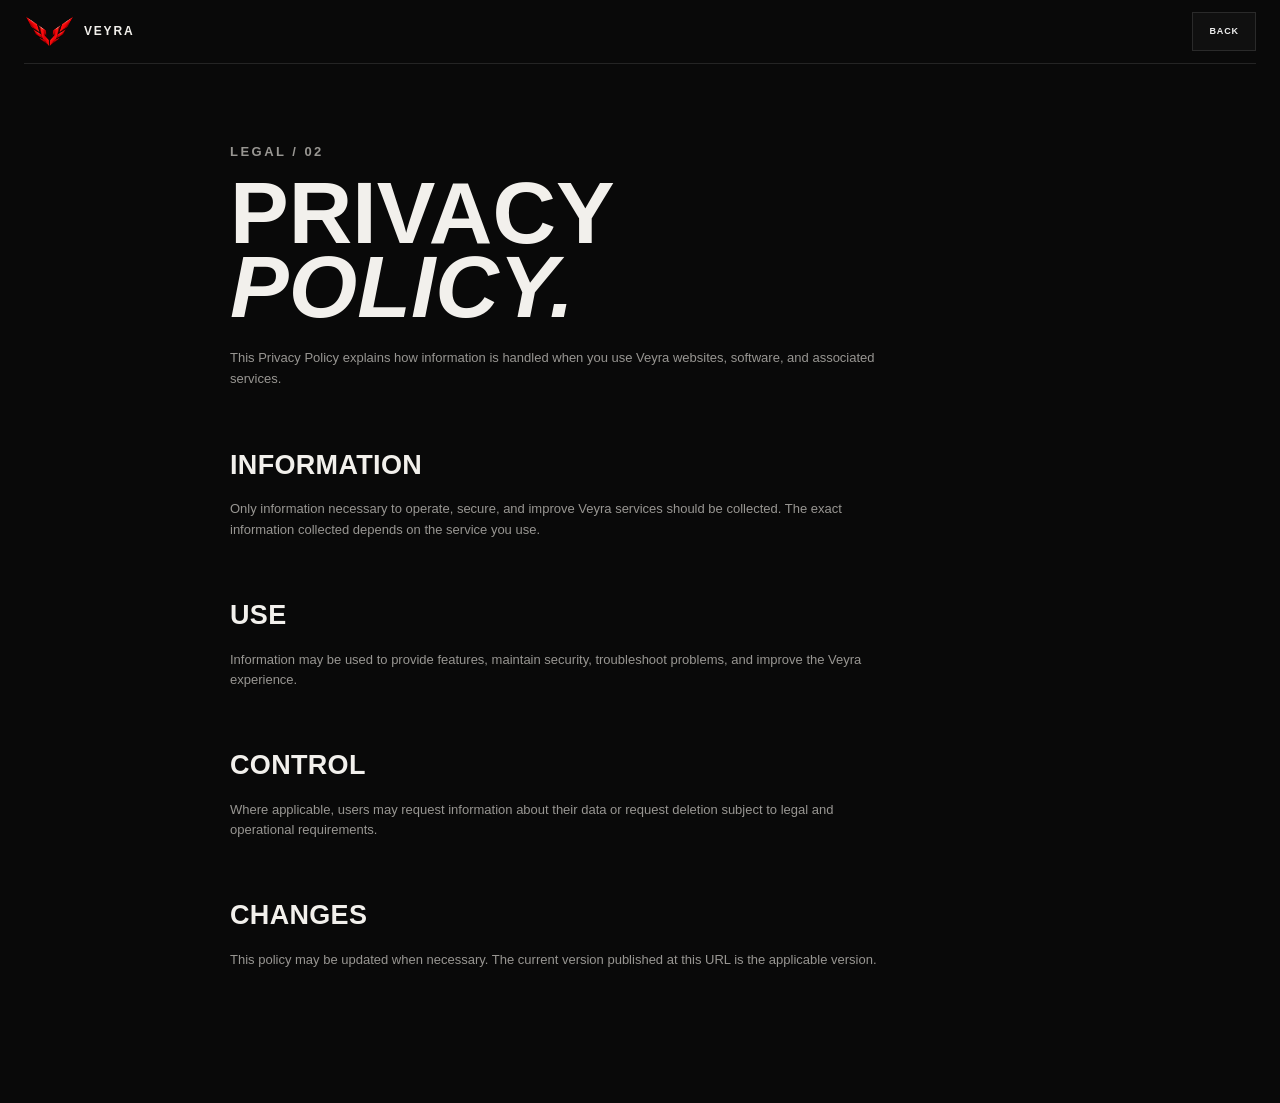
==== privacy/index.html @ f4e62890 "Create clean /privacy URL with official Veyra logo and favicon" ====
<!doctype html>
<html lang="en">
<head>
<meta charset="utf-8"><meta name="viewport" content="width=device-width,initial-scale=1">
<meta name="theme-color" content="#090909">
<link rel="icon" type="image/png" href="../assets/OFFICIAL%20LOGO%20NO%20BACKGROUND.png">
<link rel="stylesheet" href="../styles.css"><title>Veyra — Privacy Policy</title>
</head><body>
<header class="header"><a class="brand" href="../" aria-label="Veyra home"><img src="../assets/OFFICIAL%20LOGO%20NO%20BACKGROUND.png" alt="Veyra" style="height:34px;width:auto;object-fit:contain"><span>VEYRA</span></a><a class="button button-dark" href="../settings">BACK</a></header>
<main class="legal section-wrap"><p class="kicker">LEGAL / 02</p><h1>PRIVACY<br><i>POLICY.</i></h1>
<p class="lead">This Privacy Policy explains how information is handled when you use Veyra websites, software, and associated services.</p>
<h2>INFORMATION</h2><p>Only information necessary to operate, secure, and improve Veyra services should be collected. The exact information collected depends on the service you use.</p>
<h2>USE</h2><p>Information may be used to provide features, maintain security, troubleshoot problems, and improve the Veyra experience.</p>
<h2>CONTROL</h2><p>Where applicable, users may request information about their data or request deletion subject to legal and operational requirements.</p>
<h2>CHANGES</h2><p>This policy may be updated when necessary. The current version published at this URL is the applicable version.</p>
</main></body></html>
---- styles.css ----
:root{--bg:#090909;--panel:#101010;--panel2:#141414;--text:#f2f0ec;--muted:#989692;--dim:#66635f;--line:rgba(255,255,255,.11);--red:#e5393f;--max:1160px}
*{box-sizing:border-box}
html{scroll-behavior:smooth;scrollbar-width:thin;scrollbar-color:#8a8a8a #080808}
body{margin:0;background:var(--bg);color:var(--text);font:14px/1.55 Inter,Arial,sans-serif;-webkit-font-smoothing:antialiased;overflow-x:hidden}
/* Veyra custom scrollbar */
::-webkit-scrollbar{width:10px;height:10px}
::-webkit-scrollbar-track{background:#080808}
::-webkit-scrollbar-thumb{background:#8a8a8a;border-radius:999px;border:3px solid #080808;min-height:42px}
::-webkit-scrollbar-thumb:hover{background:#a6a6a6}
::-webkit-scrollbar-corner{background:#080808}
a{color:inherit;text-decoration:none}button{font:inherit}
.header{height:64px;width:min(calc(100% - 48px),1240px);margin:auto;display:flex;align-items:center;justify-content:space-between;border-bottom:1px solid var(--line)}
.brand{display:flex;align-items:center;gap:9px;font-size:12px;font-weight:800;letter-spacing:.15em}.brand-symbol{width:23px;height:23px;display:grid;place-items:center;border:1px solid #686868;border-radius:50%;font:600 13px Georgia,serif;color:var(--red)}
.nav{display:flex;gap:28px;font-size:10px;font-weight:700;letter-spacing:.11em}.nav a{color:#d2d0cc;transition:color .16s}.nav a:hover{color:var(--red)}
.nav-toggle{display:none;background:none;border:0;color:white;padding:7px}.nav-toggle span{display:block;width:18px;height:1px;background:currentColor;margin:4px}
.section-wrap{width:min(calc(100% - 48px),var(--max));margin:auto}
.kicker{font-size:9px;font-weight:800;letter-spacing:.19em;color:var(--red);margin:0 0 14px}
.hero{min-height:590px;display:grid;grid-template-columns:.9fr 1.1fr;gap:52px;align-items:center;padding:62px 0 70px}.hero-copy{max-width:480px}
.hero h1,h2,h3{font-family:"Barlow Condensed",Impact,sans-serif;text-transform:uppercase;font-weight:800;letter-spacing:.012em}.hero h1{font-size:clamp(52px,6.1vw,82px);line-height:.86;margin:0 0 22px}.hero h1 i,h2 i{font-style:normal;color:var(--red)}
.lead{max-width:430px;color:var(--muted);font-size:14px;line-height:1.6;margin:0}.actions{display:flex;gap:7px;margin-top:24px}.button{display:inline-flex;align-items:center;justify-content:center;min-height:39px;padding:0 16px;font-size:9px;font-weight:800;letter-spacing:.1em;border:1px solid transparent;transition:transform .16s,background .16s,border-color .16s}.button:hover{transform:translateY(-1px)}.button-red{background:var(--red);color:#090909}.button-dark{background:#101010;color:#eee;border-color:var(--line)}
.product-shot,.media-frame{position:relative;background:#101010;border:1px solid var(--line);overflow:hidden}.product-shot{aspect-ratio:16/9}.product-shot img,.media-frame img,.gallery-image{width:100%;height:100%;object-fit:cover;display:block}
.feature-strip{border-top:1px solid var(--line);border-bottom:1px solid var(--line);display:grid;grid-template-columns:1.1fr repeat(3,1fr);gap:34px;padding:42px 0 46px}.feature-intro{padding-right:15px}.feature-intro h2{font-size:31px;line-height:.9;margin:0}.feature-icon{color:var(--red);font:700 9px/1 "Courier New",monospace;letter-spacing:.12em}.feature-strip h3{font-size:19px;margin:13px 0 7px}.feature-strip p,.copy-block>p:last-child{color:var(--muted);max-width:270px;margin:0;font-size:12px;line-height:1.55}
.split{display:grid;grid-template-columns:1fr 1.08fr;gap:66px;align-items:center;padding:86px 0}.split h2,.section-head h2,.download-cta h2{font-size:clamp(44px,5.1vw,70px);line-height:.88;margin:0 0 20px}.split>div>p:last-child{font-size:13px}.media-frame{aspect-ratio:16/10}.split-reverse{padding-top:28px}
.screenshots{padding:82px 0 94px;border-top:1px solid var(--line)}.section-head{text-align:center;margin-bottom:36px}.section-head .kicker{margin-bottom:11px}.gallery{display:grid;grid-template-columns:42px 1fr 42px;align-items:center;gap:12px}.gallery-stage{aspect-ratio:16/9;position:relative;background:#111;border:1px solid var(--line);overflow:hidden}.gallery-button{width:36px;height:36px;border:1px solid var(--line);background:#111;color:#ddd;font-size:23px;line-height:1;cursor:pointer}.gallery-button:hover{border-color:var(--red);color:var(--red)}.dots{display:flex;justify-content:center;gap:7px;margin-top:14px;min-height:6px}.dots button{width:5px;height:5px;padding:0;border:0;border-radius:50%;background:#555;cursor:pointer}.dots button.active{background:var(--red)}
.media{border-top:1px solid var(--line);padding:76px 0 90px}.media-grid{display:none}.media-panel{border-top:1px solid var(--line);border-bottom:1px solid var(--line);min-height:112px;padding:25px 0;display:flex;align-items:center;justify-content:space-between;gap:25px}.media-panel>div{display:flex;align-items:baseline;gap:22px}.media-label{font:700 9px/1 "Courier New",monospace;letter-spacing:.14em;color:var(--red)}.media-panel strong{font:800 34px/1 "Barlow Condensed",Impact,sans-serif}.text-link{font-size:9px;font-weight:800;letter-spacing:.1em}.text-link span{color:var(--red);font-size:14px;margin-left:7px}
.download-cta{background:var(--red);color:#090909;padding:58px 0}.cta-inner{display:flex;align-items:center;justify-content:space-between;gap:35px}.download-cta .kicker{color:#090909}.download-cta h2{margin:0;font-size:clamp(48px,5.8vw,78px)}.download-cta h2 i{color:#090909}.button-black{background:#090909;color:#fff;min-width:210px}
.footer{border-top:1px solid var(--line);display:grid;grid-template-columns:1.3fr 1fr auto;gap:30px;padding:38px 0 48px;color:var(--muted);font-size:11px}.footer-brand{color:#fff;font-weight:800;letter-spacing:.16em;font-size:12px}.footer p{margin:6px 0 0}.footer nav{display:flex;gap:19px;align-items:flex-start}.footer nav a:hover{color:#fff}.footer small{align-self:end;font-size:10px}
.legal-home{padding:78px 0 110px}.legal-home h1,.legal h1{font-size:clamp(55px,7vw,88px);line-height:.84;margin:0 0 24px}.legal-links{margin-top:52px;border-top:1px solid var(--line)}.legal-links a{display:grid;grid-template-columns:1fr 1fr;padding:21px 0;border-bottom:1px solid var(--line);transition:padding .16s}.legal-links a:hover{padding-left:7px}.legal-links strong{font:800 23px/1 "Barlow Condensed",Impact,sans-serif}.legal-links span{color:var(--muted);font-size:11px}.legal{padding:78px 0 120px;max-width:820px}.legal h2{font-size:27px;margin:55px 0 9px}.legal>p{color:var(--muted);max-width:650px;font-size:13px}
@media(max-width:900px){.header,.section-wrap{width:min(calc(100% - 36px),var(--max))}.hero{grid-template-columns:1fr;gap:35px;padding:58px 0 64px}.feature-strip{grid-template-columns:1fr 1fr;gap:30px}.feature-intro{grid-column:1/-1}.split{grid-template-columns:1fr;gap:35px;padding:68px 0}.split-reverse{padding-top:10px}.media-panel>div{display:block}.media-label{display:block;margin-bottom:8px}}
@media(max-width:650px){.header{height:60px}.nav{display:none}.nav-toggle{display:block}.nav.open{display:flex;position:absolute;top:60px;left:18px;right:18px;background:#0b0b0b;border-bottom:1px solid var(--line);padding:17px;z-index:20;flex-direction:column;gap:15px}.hero h1{font-size:clamp(48px,15vw,70px)}.actions{flex-direction:column;align-items:stretch}.button{width:100%}.feature-strip{grid-template-columns:1fr;gap:0;padding:30px 0}.feature-intro{padding:0 0 20px}.feature-strip article{padding:20px 0;border-top:1px solid var(--line)}.feature-strip article:last-child{border-bottom:0}.split h2,.section-head h2,.download-cta h2{font-size:clamp(40px,12vw,58px)}.gallery{grid-template-columns:32px 1fr 32px;gap:6px}.gallery-button{width:30px;height:30px;font-size:20px}.media-panel{align-items:flex-start;flex-direction:column}.footer{grid-template-columns:1fr;display:grid;gap:20px}.footer nav{flex-wrap:wrap}.cta-inner{display:flex;flex-direction:column;align-items:stretch}.download-cta{padding:48px 0}.button-black{width:100%}}
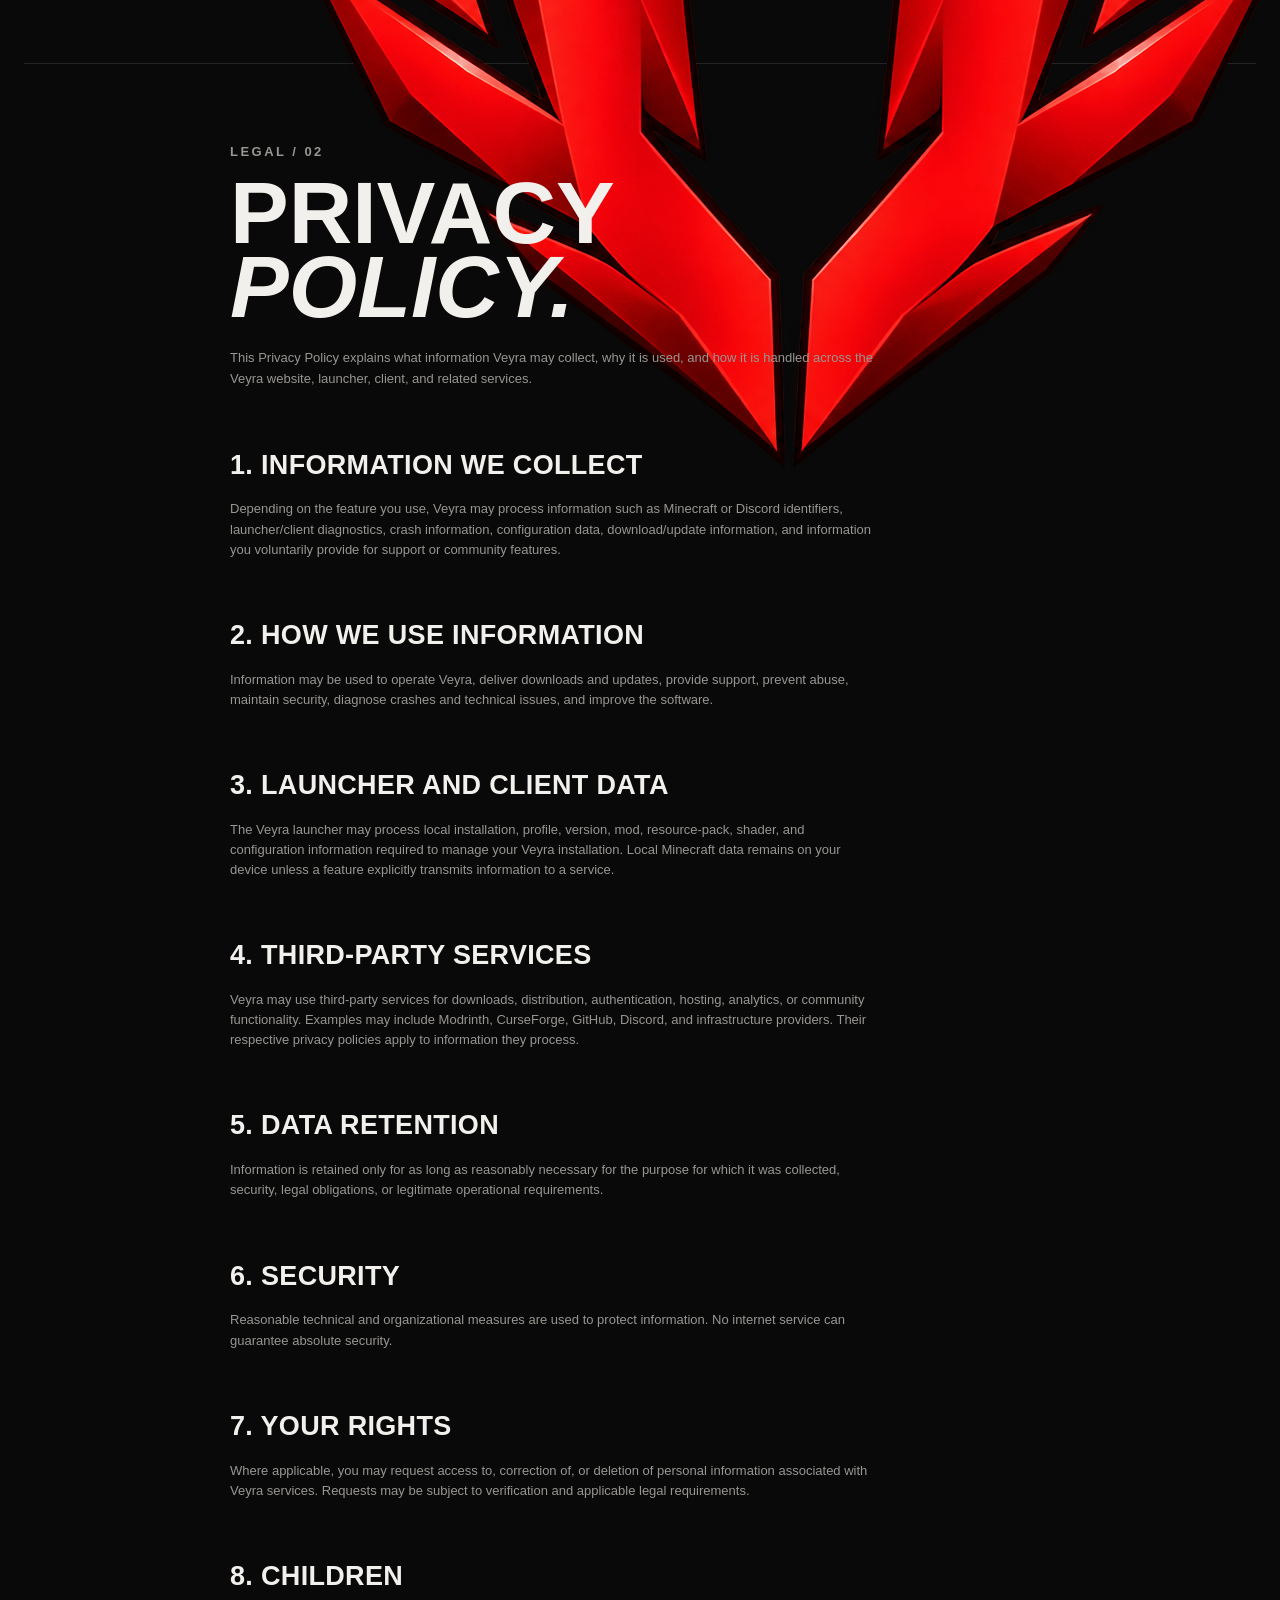
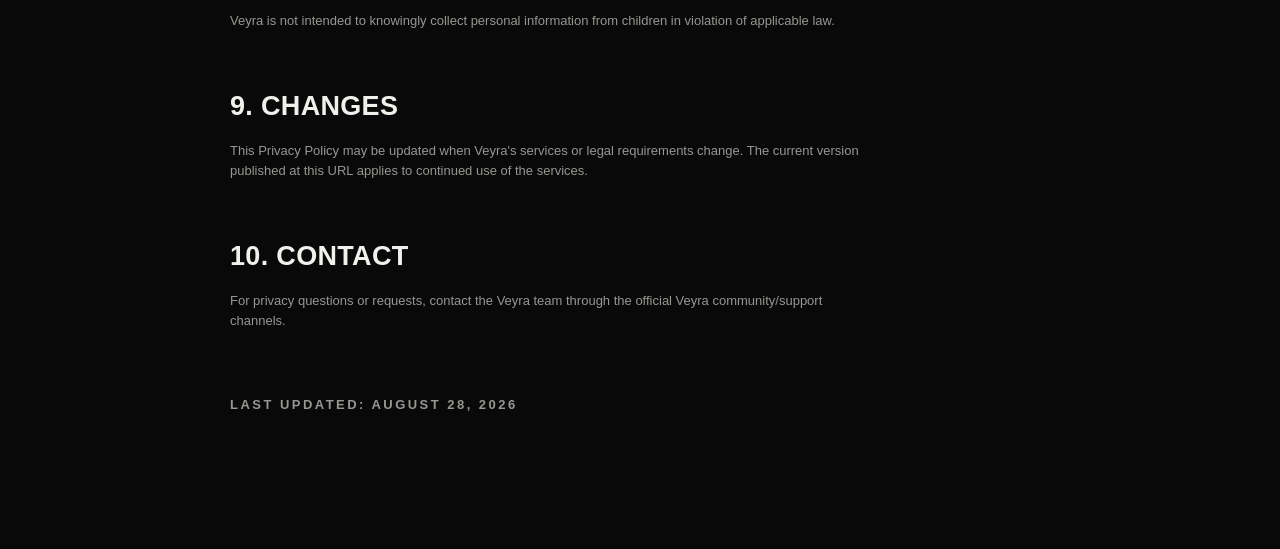
==== commit e6bdf47c: "Build complete clean /privacy legal page" ====
--- a/privacy/index.html
+++ b/privacy/index.html
@@ -1,16 +1,24 @@
 <!doctype html>
 <html lang="en">
 <head>
-<meta charset="utf-8"><meta name="viewport" content="width=device-width,initial-scale=1">
-<meta name="theme-color" content="#090909">
-<link rel="icon" type="image/png" href="../assets/OFFICIAL%20LOGO%20NO%20BACKGROUND.png">
-<link rel="stylesheet" href="../styles.css"><title>Veyra — Privacy Policy</title>
-</head><body>
-<header class="header"><a class="brand" href="../" aria-label="Veyra home"><img src="../assets/OFFICIAL%20LOGO%20NO%20BACKGROUND.png" alt="Veyra" style="height:34px;width:auto;object-fit:contain"><span>VEYRA</span></a><a class="button button-dark" href="../settings">BACK</a></header>
-<main class="legal section-wrap"><p class="kicker">LEGAL / 02</p><h1>PRIVACY<br><i>POLICY.</i></h1>
-<p class="lead">This Privacy Policy explains how information is handled when you use Veyra websites, software, and associated services.</p>
-<h2>INFORMATION</h2><p>Only information necessary to operate, secure, and improve Veyra services should be collected. The exact information collected depends on the service you use.</p>
-<h2>USE</h2><p>Information may be used to provide features, maintain security, troubleshoot problems, and improve the Veyra experience.</p>
-<h2>CONTROL</h2><p>Where applicable, users may request information about their data or request deletion subject to legal and operational requirements.</p>
-<h2>CHANGES</h2><p>This policy may be updated when necessary. The current version published at this URL is the applicable version.</p>
+<meta charset="utf-8"><meta name="viewport" content="width=device-width,initial-scale=1"><meta name="theme-color" content="#090909">
+<link rel="icon" type="image/png" href="../assets/OFFICIAL%20LOGO%20NO%20BACKGROUND.png"><link rel="stylesheet" href="../styles.css">
+<title>Veyra — Privacy Policy</title>
+</head>
+<body>
+<header class="header"><a class="brand" href="../" aria-label="Veyra home"><img src="../assets/OFFICIAL%20LOGO%20NO%20BACKGROUND.png" alt="Veyra"><span>VEYRA</span></a><a class="button button-dark" href="../">BACK</a></header>
+<main class="legal section-wrap">
+<p class="kicker">LEGAL / 02</p><h1>PRIVACY<br><i>POLICY.</i></h1>
+<p class="lead">This Privacy Policy explains what information Veyra may collect, why it is used, and how it is handled across the Veyra website, launcher, client, and related services.</p>
+<h2>1. INFORMATION WE COLLECT</h2><p>Depending on the feature you use, Veyra may process information such as Minecraft or Discord identifiers, launcher/client diagnostics, crash information, configuration data, download/update information, and information you voluntarily provide for support or community features.</p>
+<h2>2. HOW WE USE INFORMATION</h2><p>Information may be used to operate Veyra, deliver downloads and updates, provide support, prevent abuse, maintain security, diagnose crashes and technical issues, and improve the software.</p>
+<h2>3. LAUNCHER AND CLIENT DATA</h2><p>The Veyra launcher may process local installation, profile, version, mod, resource-pack, shader, and configuration information required to manage your Veyra installation. Local Minecraft data remains on your device unless a feature explicitly transmits information to a service.</p>
+<h2>4. THIRD-PARTY SERVICES</h2><p>Veyra may use third-party services for downloads, distribution, authentication, hosting, analytics, or community functionality. Examples may include Modrinth, CurseForge, GitHub, Discord, and infrastructure providers. Their respective privacy policies apply to information they process.</p>
+<h2>5. DATA RETENTION</h2><p>Information is retained only for as long as reasonably necessary for the purpose for which it was collected, security, legal obligations, or legitimate operational requirements.</p>
+<h2>6. SECURITY</h2><p>Reasonable technical and organizational measures are used to protect information. No internet service can guarantee absolute security.</p>
+<h2>7. YOUR RIGHTS</h2><p>Where applicable, you may request access to, correction of, or deletion of personal information associated with Veyra services. Requests may be subject to verification and applicable legal requirements.</p>
+<h2>8. CHILDREN</h2><p>Veyra is not intended to knowingly collect personal information from children in violation of applicable law.</p>
+<h2>9. CHANGES</h2><p>This Privacy Policy may be updated when Veyra's services or legal requirements change. The current version published at this URL applies to continued use of the services.</p>
+<h2>10. CONTACT</h2><p>For privacy questions or requests, contact the Veyra team through the official Veyra community/support channels.</p>
+<p class="kicker" style="margin-top:4rem">LAST UPDATED: AUGUST 28, 2026</p>
 </main></body></html>
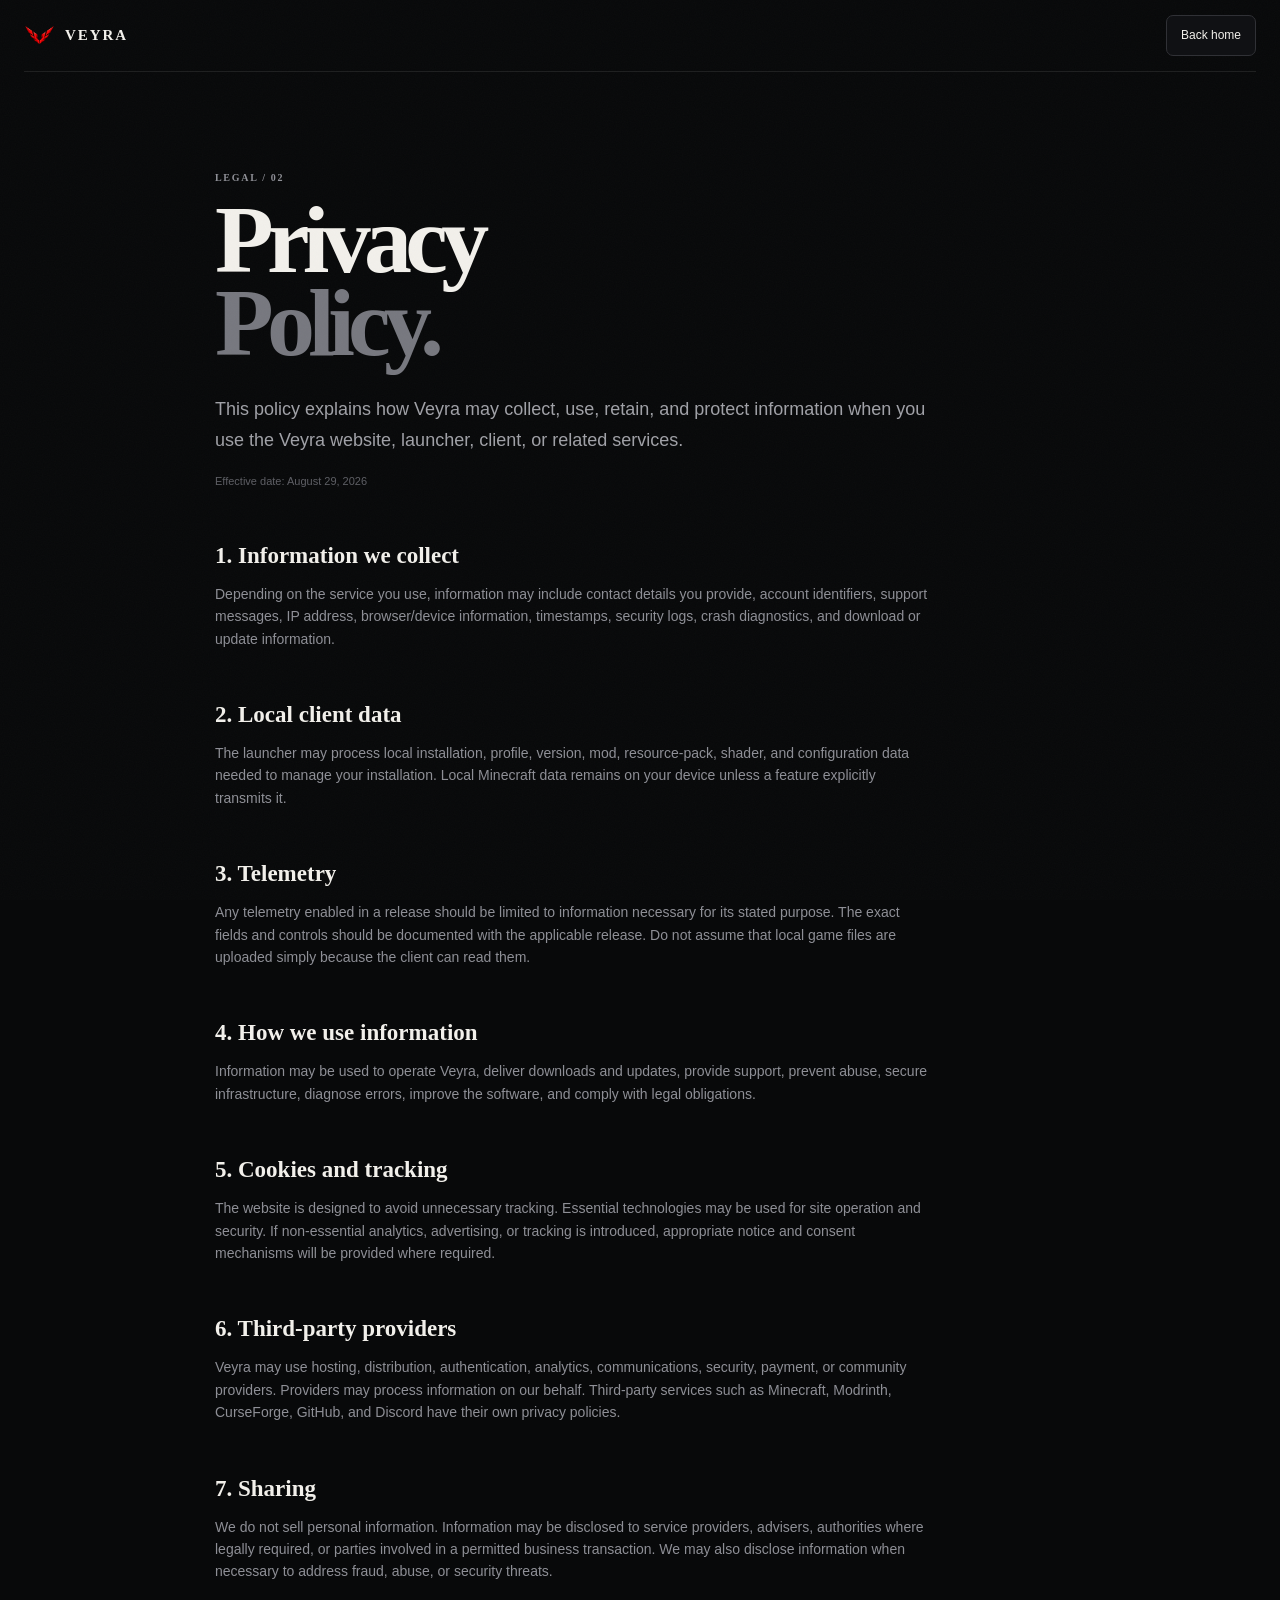
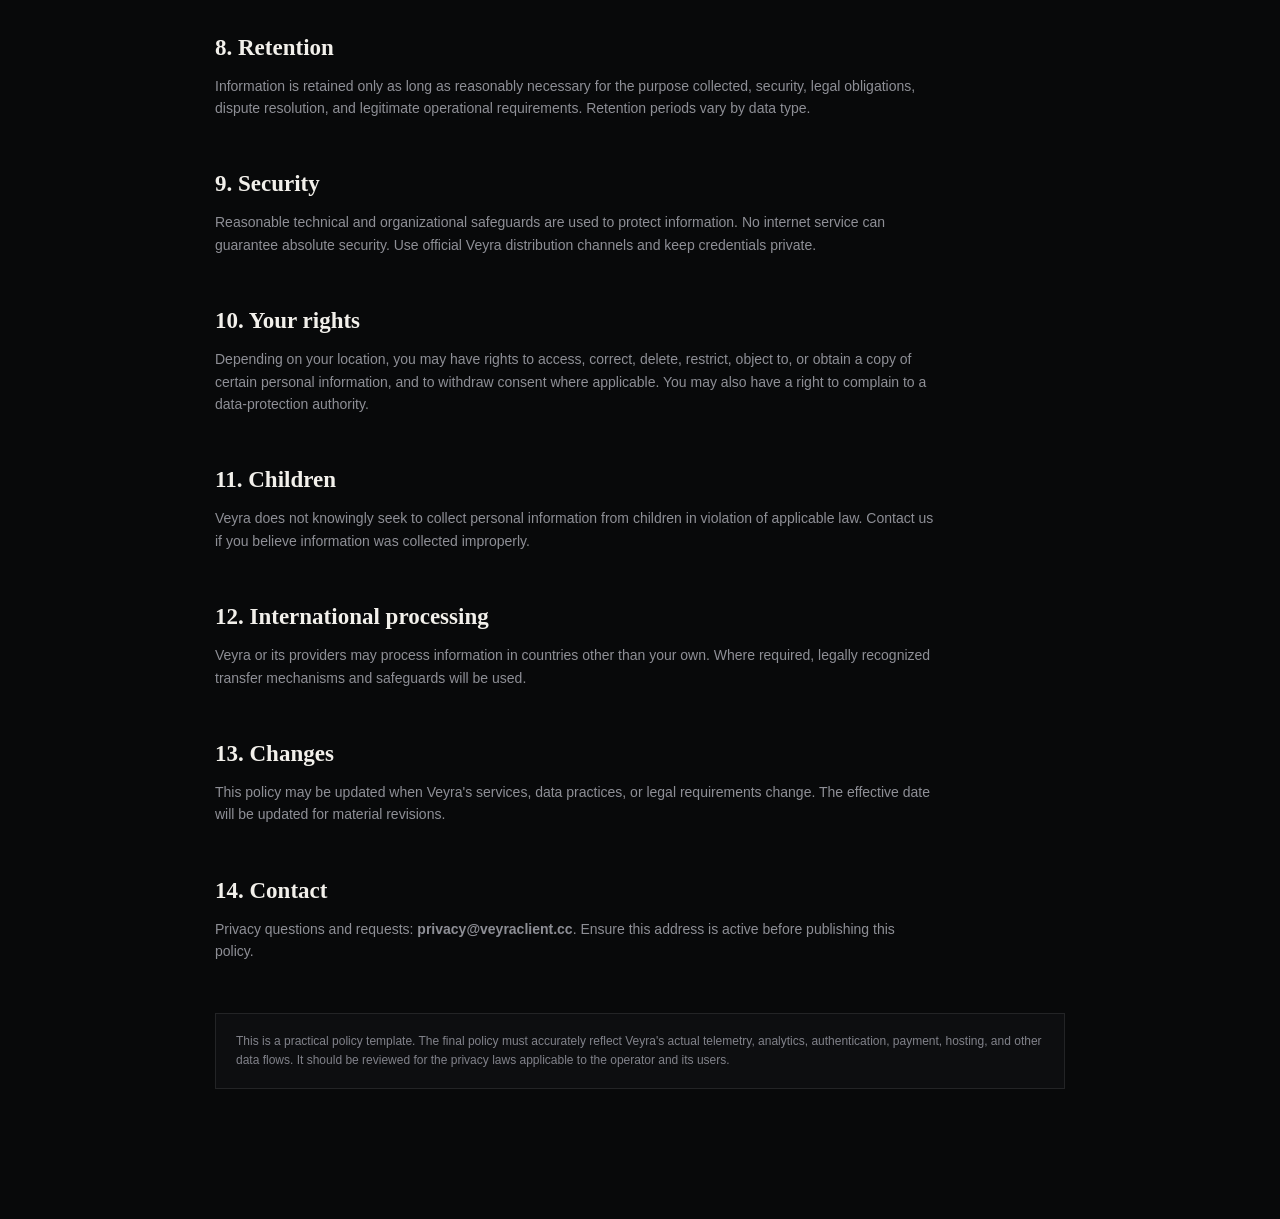
==== commit a8225a83: "Expand Veyra privacy policy" ====
--- a/privacy/index.html
+++ b/privacy/index.html
@@ -1,24 +1 @@
-<!doctype html>
-<html lang="en">
-<head>
-<meta charset="utf-8"><meta name="viewport" content="width=device-width,initial-scale=1"><meta name="theme-color" content="#090909">
-<link rel="icon" type="image/png" href="../assets/OFFICIAL%20LOGO%20NO%20BACKGROUND.png"><link rel="stylesheet" href="../styles.css">
-<title>Veyra — Privacy Policy</title>
-</head>
-<body>
-<header class="header"><a class="brand" href="../" aria-label="Veyra home"><img src="../assets/OFFICIAL%20LOGO%20NO%20BACKGROUND.png" alt="Veyra"><span>VEYRA</span></a><a class="button button-dark" href="../">BACK</a></header>
-<main class="legal section-wrap">
-<p class="kicker">LEGAL / 02</p><h1>PRIVACY<br><i>POLICY.</i></h1>
-<p class="lead">This Privacy Policy explains what information Veyra may collect, why it is used, and how it is handled across the Veyra website, launcher, client, and related services.</p>
-<h2>1. INFORMATION WE COLLECT</h2><p>Depending on the feature you use, Veyra may process information such as Minecraft or Discord identifiers, launcher/client diagnostics, crash information, configuration data, download/update information, and information you voluntarily provide for support or community features.</p>
-<h2>2. HOW WE USE INFORMATION</h2><p>Information may be used to operate Veyra, deliver downloads and updates, provide support, prevent abuse, maintain security, diagnose crashes and technical issues, and improve the software.</p>
-<h2>3. LAUNCHER AND CLIENT DATA</h2><p>The Veyra launcher may process local installation, profile, version, mod, resource-pack, shader, and configuration information required to manage your Veyra installation. Local Minecraft data remains on your device unless a feature explicitly transmits information to a service.</p>
-<h2>4. THIRD-PARTY SERVICES</h2><p>Veyra may use third-party services for downloads, distribution, authentication, hosting, analytics, or community functionality. Examples may include Modrinth, CurseForge, GitHub, Discord, and infrastructure providers. Their respective privacy policies apply to information they process.</p>
-<h2>5. DATA RETENTION</h2><p>Information is retained only for as long as reasonably necessary for the purpose for which it was collected, security, legal obligations, or legitimate operational requirements.</p>
-<h2>6. SECURITY</h2><p>Reasonable technical and organizational measures are used to protect information. No internet service can guarantee absolute security.</p>
-<h2>7. YOUR RIGHTS</h2><p>Where applicable, you may request access to, correction of, or deletion of personal information associated with Veyra services. Requests may be subject to verification and applicable legal requirements.</p>
-<h2>8. CHILDREN</h2><p>Veyra is not intended to knowingly collect personal information from children in violation of applicable law.</p>
-<h2>9. CHANGES</h2><p>This Privacy Policy may be updated when Veyra's services or legal requirements change. The current version published at this URL applies to continued use of the services.</p>
-<h2>10. CONTACT</h2><p>For privacy questions or requests, contact the Veyra team through the official Veyra community/support channels.</p>
-<p class="kicker" style="margin-top:4rem">LAST UPDATED: AUGUST 28, 2026</p>
-</main></body></html>
+<!doctype html><html lang="en"><head><meta charset="utf-8"><meta name="viewport" content="width=device-width,initial-scale=1"><meta name="theme-color" content="#08090a"><link rel="icon" href="../assets/OFFICIAL%20LOGO%20NO%20BACKGROUND.png"><link rel="stylesheet" href="../styles.css"><title>Veyra — Privacy Policy</title></head><body><header class="header"><a class="brand" href="../"><img src="../assets/OFFICIAL%20LOGO%20NO%20BACKGROUND.png" alt="Veyra"><span>VEYRA</span></a><a class="nav-button" href="../">Back home</a></header><main class="legal section-wrap"><div class="section-label">LEGAL / 02</div><h1>Privacy<br><i>Policy.</i></h1><p class="lead">This policy explains how Veyra may collect, use, retain, and protect information when you use the Veyra website, launcher, client, or related services.</p><p class="updated">Effective date: August 29, 2026</p><h2>1. Information we collect</h2><p>Depending on the service you use, information may include contact details you provide, account identifiers, support messages, IP address, browser/device information, timestamps, security logs, crash diagnostics, and download or update information.</p><h2>2. Local client data</h2><p>The launcher may process local installation, profile, version, mod, resource-pack, shader, and configuration data needed to manage your installation. Local Minecraft data remains on your device unless a feature explicitly transmits it.</p><h2>3. Telemetry</h2><p>Any telemetry enabled in a release should be limited to information necessary for its stated purpose. The exact fields and controls should be documented with the applicable release. Do not assume that local game files are uploaded simply because the client can read them.</p><h2>4. How we use information</h2><p>Information may be used to operate Veyra, deliver downloads and updates, provide support, prevent abuse, secure infrastructure, diagnose errors, improve the software, and comply with legal obligations.</p><h2>5. Cookies and tracking</h2><p>The website is designed to avoid unnecessary tracking. Essential technologies may be used for site operation and security. If non-essential analytics, advertising, or tracking is introduced, appropriate notice and consent mechanisms will be provided where required.</p><h2>6. Third-party providers</h2><p>Veyra may use hosting, distribution, authentication, analytics, communications, security, payment, or community providers. Providers may process information on our behalf. Third-party services such as Minecraft, Modrinth, CurseForge, GitHub, and Discord have their own privacy policies.</p><h2>7. Sharing</h2><p>We do not sell personal information. Information may be disclosed to service providers, advisers, authorities where legally required, or parties involved in a permitted business transaction. We may also disclose information when necessary to address fraud, abuse, or security threats.</p><h2>8. Retention</h2><p>Information is retained only as long as reasonably necessary for the purpose collected, security, legal obligations, dispute resolution, and legitimate operational requirements. Retention periods vary by data type.</p><h2>9. Security</h2><p>Reasonable technical and organizational safeguards are used to protect information. No internet service can guarantee absolute security. Use official Veyra distribution channels and keep credentials private.</p><h2>10. Your rights</h2><p>Depending on your location, you may have rights to access, correct, delete, restrict, object to, or obtain a copy of certain personal information, and to withdraw consent where applicable. You may also have a right to complain to a data-protection authority.</p><h2>11. Children</h2><p>Veyra does not knowingly seek to collect personal information from children in violation of applicable law. Contact us if you believe information was collected improperly.</p><h2>12. International processing</h2><p>Veyra or its providers may process information in countries other than your own. Where required, legally recognized transfer mechanisms and safeguards will be used.</p><h2>13. Changes</h2><p>This policy may be updated when Veyra's services, data practices, or legal requirements change. The effective date will be updated for material revisions.</p><h2>14. Contact</h2><p>Privacy questions and requests: <strong>privacy@veyraclient.cc</strong>. Ensure this address is active before publishing this policy.</p><div class="notice">This is a practical policy template. The final policy must accurately reflect Veyra's actual telemetry, analytics, authentication, payment, hosting, and other data flows. It should be reviewed for the privacy laws applicable to the operator and its users.</div></main></body></html>
--- a/styles.css
+++ b/styles.css
@@ -1,30 +1 @@
-:root{--bg:#090909;--panel:#101010;--panel2:#141414;--text:#f2f0ec;--muted:#989692;--dim:#66635f;--line:rgba(255,255,255,.11);--red:#e5393f;--max:1160px}
-*{box-sizing:border-box}
-html{scroll-behavior:smooth;scrollbar-width:thin;scrollbar-color:#8a8a8a #080808}
-body{margin:0;background:var(--bg);color:var(--text);font:14px/1.55 Inter,Arial,sans-serif;-webkit-font-smoothing:antialiased;overflow-x:hidden}
-/* Veyra custom scrollbar */
-::-webkit-scrollbar{width:10px;height:10px}
-::-webkit-scrollbar-track{background:#080808}
-::-webkit-scrollbar-thumb{background:#8a8a8a;border-radius:999px;border:3px solid #080808;min-height:42px}
-::-webkit-scrollbar-thumb:hover{background:#a6a6a6}
-::-webkit-scrollbar-corner{background:#080808}
-a{color:inherit;text-decoration:none}button{font:inherit}
-.header{height:64px;width:min(calc(100% - 48px),1240px);margin:auto;display:flex;align-items:center;justify-content:space-between;border-bottom:1px solid var(--line)}
-.brand{display:flex;align-items:center;gap:9px;font-size:12px;font-weight:800;letter-spacing:.15em}.brand-symbol{width:23px;height:23px;display:grid;place-items:center;border:1px solid #686868;border-radius:50%;font:600 13px Georgia,serif;color:var(--red)}
-.nav{display:flex;gap:28px;font-size:10px;font-weight:700;letter-spacing:.11em}.nav a{color:#d2d0cc;transition:color .16s}.nav a:hover{color:var(--red)}
-.nav-toggle{display:none;background:none;border:0;color:white;padding:7px}.nav-toggle span{display:block;width:18px;height:1px;background:currentColor;margin:4px}
-.section-wrap{width:min(calc(100% - 48px),var(--max));margin:auto}
-.kicker{font-size:9px;font-weight:800;letter-spacing:.19em;color:var(--red);margin:0 0 14px}
-.hero{min-height:590px;display:grid;grid-template-columns:.9fr 1.1fr;gap:52px;align-items:center;padding:62px 0 70px}.hero-copy{max-width:480px}
-.hero h1,h2,h3{font-family:"Barlow Condensed",Impact,sans-serif;text-transform:uppercase;font-weight:800;letter-spacing:.012em}.hero h1{font-size:clamp(52px,6.1vw,82px);line-height:.86;margin:0 0 22px}.hero h1 i,h2 i{font-style:normal;color:var(--red)}
-.lead{max-width:430px;color:var(--muted);font-size:14px;line-height:1.6;margin:0}.actions{display:flex;gap:7px;margin-top:24px}.button{display:inline-flex;align-items:center;justify-content:center;min-height:39px;padding:0 16px;font-size:9px;font-weight:800;letter-spacing:.1em;border:1px solid transparent;transition:transform .16s,background .16s,border-color .16s}.button:hover{transform:translateY(-1px)}.button-red{background:var(--red);color:#090909}.button-dark{background:#101010;color:#eee;border-color:var(--line)}
-.product-shot,.media-frame{position:relative;background:#101010;border:1px solid var(--line);overflow:hidden}.product-shot{aspect-ratio:16/9}.product-shot img,.media-frame img,.gallery-image{width:100%;height:100%;object-fit:cover;display:block}
-.feature-strip{border-top:1px solid var(--line);border-bottom:1px solid var(--line);display:grid;grid-template-columns:1.1fr repeat(3,1fr);gap:34px;padding:42px 0 46px}.feature-intro{padding-right:15px}.feature-intro h2{font-size:31px;line-height:.9;margin:0}.feature-icon{color:var(--red);font:700 9px/1 "Courier New",monospace;letter-spacing:.12em}.feature-strip h3{font-size:19px;margin:13px 0 7px}.feature-strip p,.copy-block>p:last-child{color:var(--muted);max-width:270px;margin:0;font-size:12px;line-height:1.55}
-.split{display:grid;grid-template-columns:1fr 1.08fr;gap:66px;align-items:center;padding:86px 0}.split h2,.section-head h2,.download-cta h2{font-size:clamp(44px,5.1vw,70px);line-height:.88;margin:0 0 20px}.split>div>p:last-child{font-size:13px}.media-frame{aspect-ratio:16/10}.split-reverse{padding-top:28px}
-.screenshots{padding:82px 0 94px;border-top:1px solid var(--line)}.section-head{text-align:center;margin-bottom:36px}.section-head .kicker{margin-bottom:11px}.gallery{display:grid;grid-template-columns:42px 1fr 42px;align-items:center;gap:12px}.gallery-stage{aspect-ratio:16/9;position:relative;background:#111;border:1px solid var(--line);overflow:hidden}.gallery-button{width:36px;height:36px;border:1px solid var(--line);background:#111;color:#ddd;font-size:23px;line-height:1;cursor:pointer}.gallery-button:hover{border-color:var(--red);color:var(--red)}.dots{display:flex;justify-content:center;gap:7px;margin-top:14px;min-height:6px}.dots button{width:5px;height:5px;padding:0;border:0;border-radius:50%;background:#555;cursor:pointer}.dots button.active{background:var(--red)}
-.media{border-top:1px solid var(--line);padding:76px 0 90px}.media-grid{display:none}.media-panel{border-top:1px solid var(--line);border-bottom:1px solid var(--line);min-height:112px;padding:25px 0;display:flex;align-items:center;justify-content:space-between;gap:25px}.media-panel>div{display:flex;align-items:baseline;gap:22px}.media-label{font:700 9px/1 "Courier New",monospace;letter-spacing:.14em;color:var(--red)}.media-panel strong{font:800 34px/1 "Barlow Condensed",Impact,sans-serif}.text-link{font-size:9px;font-weight:800;letter-spacing:.1em}.text-link span{color:var(--red);font-size:14px;margin-left:7px}
-.download-cta{background:var(--red);color:#090909;padding:58px 0}.cta-inner{display:flex;align-items:center;justify-content:space-between;gap:35px}.download-cta .kicker{color:#090909}.download-cta h2{margin:0;font-size:clamp(48px,5.8vw,78px)}.download-cta h2 i{color:#090909}.button-black{background:#090909;color:#fff;min-width:210px}
-.footer{border-top:1px solid var(--line);display:grid;grid-template-columns:1.3fr 1fr auto;gap:30px;padding:38px 0 48px;color:var(--muted);font-size:11px}.footer-brand{color:#fff;font-weight:800;letter-spacing:.16em;font-size:12px}.footer p{margin:6px 0 0}.footer nav{display:flex;gap:19px;align-items:flex-start}.footer nav a:hover{color:#fff}.footer small{align-self:end;font-size:10px}
-.legal-home{padding:78px 0 110px}.legal-home h1,.legal h1{font-size:clamp(55px,7vw,88px);line-height:.84;margin:0 0 24px}.legal-links{margin-top:52px;border-top:1px solid var(--line)}.legal-links a{display:grid;grid-template-columns:1fr 1fr;padding:21px 0;border-bottom:1px solid var(--line);transition:padding .16s}.legal-links a:hover{padding-left:7px}.legal-links strong{font:800 23px/1 "Barlow Condensed",Impact,sans-serif}.legal-links span{color:var(--muted);font-size:11px}.legal{padding:78px 0 120px;max-width:820px}.legal h2{font-size:27px;margin:55px 0 9px}.legal>p{color:var(--muted);max-width:650px;font-size:13px}
-@media(max-width:900px){.header,.section-wrap{width:min(calc(100% - 36px),var(--max))}.hero{grid-template-columns:1fr;gap:35px;padding:58px 0 64px}.feature-strip{grid-template-columns:1fr 1fr;gap:30px}.feature-intro{grid-column:1/-1}.split{grid-template-columns:1fr;gap:35px;padding:68px 0}.split-reverse{padding-top:10px}.media-panel>div{display:block}.media-label{display:block;margin-bottom:8px}}
-@media(max-width:650px){.header{height:60px}.nav{display:none}.nav-toggle{display:block}.nav.open{display:flex;position:absolute;top:60px;left:18px;right:18px;background:#0b0b0b;border-bottom:1px solid var(--line);padding:17px;z-index:20;flex-direction:column;gap:15px}.hero h1{font-size:clamp(48px,15vw,70px)}.actions{flex-direction:column;align-items:stretch}.button{width:100%}.feature-strip{grid-template-columns:1fr;gap:0;padding:30px 0}.feature-intro{padding:0 0 20px}.feature-strip article{padding:20px 0;border-top:1px solid var(--line)}.feature-strip article:last-child{border-bottom:0}.split h2,.section-head h2,.download-cta h2{font-size:clamp(40px,12vw,58px)}.gallery{grid-template-columns:32px 1fr 32px;gap:6px}.gallery-button{width:30px;height:30px;font-size:20px}.media-panel{align-items:flex-start;flex-direction:column}.footer{grid-template-columns:1fr;display:grid;gap:20px}.footer nav{flex-wrap:wrap}.cta-inner{display:flex;flex-direction:column;align-items:stretch}.download-cta{padding:48px 0}.button-black{width:100%}}
+:root{--bg:#08090a;--panel:#0d0e10;--panel2:#111214;--text:#f2f0eb;--muted:#929198;--dim:#5d5e64;--line:rgba(255,255,255,.09);--accent:#e7e5df;--max:1180px}*{box-sizing:border-box}html{scroll-behavior:smooth}body{margin:0;background:var(--bg);color:var(--text);font:14px/1.6 "DM Sans",Arial,sans-serif;-webkit-font-smoothing:antialiased}body:before{content:"";position:fixed;inset:0;pointer-events:none;opacity:.025;background-image:url("data:image/svg+xml,%3Csvg xmlns='http://www.w3.org/2000/svg' width='160' height='160'%3E%3Cfilter id='n'%3E%3CfeTurbulence type='fractalNoise' baseFrequency='.85' numOctaves='3' stitchTiles='stitch'/%3E%3C/filter%3E%3Crect width='100%25' height='100%25' filter='url(%23n)'/%3E%3C/svg%3E")}a{color:inherit;text-decoration:none}.header{height:72px;width:min(calc(100% - 48px),1240px);margin:auto;display:flex;align-items:center;justify-content:space-between;border-bottom:1px solid var(--line);position:relative;z-index:10}.brand{display:flex;align-items:center;gap:10px;font:700 15px "Space Grotesk";letter-spacing:.13em}.brand img{width:31px;height:31px;object-fit:contain}.nav{display:flex;gap:30px;font-size:12px;color:#99999f}.nav a:hover{color:#fff}.nav-button{border:1px solid #303136;background:#101114;padding:10px 14px;border-radius:7px;font-size:12px}.nav-button b{margin-left:8px}.nav-toggle{display:none;background:none;border:0}.nav-toggle span{display:block;width:19px;height:1px;background:#fff;margin:5px}.section-wrap{width:min(calc(100% - 48px),var(--max));margin:auto}.eyebrow,.section-label{font:600 10px "Space Grotesk";letter-spacing:.17em;color:#8f9097}.eyebrow{display:flex;align-items:center;gap:8px}.eyebrow span{width:6px;height:6px;border-radius:50%;background:#fff}.hero{min-height:680px;display:grid;grid-template-columns:.92fr 1.08fr;align-items:center;gap:65px;padding:75px 0}.hero h1{font:700 clamp(70px,8.5vw,116px)/.83 "Space Grotesk";letter-spacing:-.075em;margin:20px 0 25px}.hero h1 em,.intro em,.performance em,.showcase em,.cta em{font-style:normal;color:#77787f}.hero-copy>p:not(.eyebrow){max-width:510px;color:var(--muted);font-size:17px;line-height:1.6}.actions{display:flex;gap:10px;margin-top:29px}.button{display:inline-flex;align-items:center;justify-content:center;gap:18px;padding:0 18px;height:46px;border-radius:7px;font-size:12px;font-weight:600;transition:.16s ease}.button:hover{transform:translateY(-1px)}.primary{background:#eee;color:#08090a}.secondary{border:1px solid #2b2c30;background:#101114}.meta{display:flex;align-items:center;gap:12px;color:#5f6066;font:600 9px "Space Grotesk";letter-spacing:.15em;margin-top:26px}.meta i{width:3px;height:3px;background:#48494e;border-radius:50%}.hero-visual{position:relative;display:grid;place-items:center;min-height:430px}.visual-glow{position:absolute;width:440px;height:440px;background:radial-gradient(circle,rgba(255,255,255,.07),transparent 68%);filter:blur(15px)}.client-window{width:100%;max-width:590px;aspect-ratio:16/10;background:#0c0d0f;border:1px solid #292a2f;border-radius:12px;overflow:hidden;box-shadow:0 35px 100px rgba(0,0,0,.55);transform:perspective(1100px) rotateY(-5deg)}.window-bar{height:39px;border-bottom:1px solid #222328;display:flex;align-items:center;justify-content:center;position:relative;font:600 9px "Space Grotesk";letter-spacing:.17em;color:#5e5f65}.traffic{position:absolute;left:13px;display:flex;gap:5px}.traffic i{width:6px;height:6px;border-radius:50%;background:#35363b}.window-content{height:calc(100% - 39px);display:flex}.window-content aside{width:65px;border-right:1px solid #202126;padding:14px}.window-content aside strong{width:37px;height:37px;border:1px solid #303137;display:grid;place-items:center;font:700 19px "Space Grotesk"}.window-content aside div{width:24px;height:6px;background:#24252a;margin:18px 0;border-radius:2px}.window-content aside .active{background:#d4d3cf}.dashboard{padding:33px;flex:1}.dashboard small{font:600 8px "Space Grotesk";letter-spacing:.15em;color:#5d5e65}.dashboard h3{font:600 28px "Space Grotesk";margin:10px 0 28px}.stats{display:grid;grid-template-columns:repeat(3,1fr);gap:9px}.stats div{border:1px solid #25262b;padding:14px}.stats b{display:block;font:600 23px "Space Grotesk"}.stats span{font-size:8px;color:#5e5f65;letter-spacing:.12em}.launch{margin-top:25px;border:1px solid #303136;padding:11px 13px;font:600 8px "Space Grotesk";letter-spacing:.1em;display:flex;justify-content:space-between}.intro{padding:125px 0 55px;display:grid;grid-template-columns:1fr 2.1fr;gap:80px;border-top:1px solid var(--line)}.intro h2,.performance h2,.showcase h2,.cta h2{font:600 clamp(48px,6vw,78px)/.9 "Space Grotesk";letter-spacing:-.06em;margin:0}.intro p{color:var(--muted);max-width:520px;margin:10px 0 0;font-size:16px}.cards{display:grid;grid-template-columns:repeat(3,1fr);gap:10px;padding-bottom:125px}.cards article{min-height:230px;padding:26px;background:var(--panel);border:1px solid var(--line);border-radius:8px}.cards span{color:#62636a;font:600 10px "Space Grotesk"}.cards h3{font:600 24px "Space Grotesk";margin:48px 0 10px}.cards p{color:#85868d;margin:0;max-width:300px}.performance{background:#0c0d0f;border-block:1px solid var(--line)}.performance-inner{padding:125px 0;display:grid;grid-template-columns:2fr repeat(3,1fr);gap:35px;align-items:end}.performance p{color:var(--muted);max-width:480px;margin-top:25px}.metric{border-left:1px solid #292a2f;padding-left:19px}.metric b{font:600 38px "Space Grotesk";display:block;margin-bottom:34px}.metric span{font:600 9px "Space Grotesk";letter-spacing:.15em;color:#67686f}.showcase{padding:125px 0}.showcase-head{display:flex;justify-content:space-between;align-items:end;gap:50px;margin:18px 0 45px}.showcase-head p{color:var(--muted);max-width:270px}.shot{border:1px solid var(--line);background:#0d0e10;border-radius:10px;overflow:hidden}.shot img{width:100%;display:block}.cta{background:#e9e7e0;color:#090a0b}.cta-inner{padding:85px 0;display:flex;align-items:end;justify-content:space-between;gap:40px}.cta .section-label{color:#6e6e70}.cta h2 em{color:#777}.light{background:#090a0b;color:#f3f2ee;min-width:215px}.footer{padding:45px 0 52px;display:grid;grid-template-columns:1fr 1.2fr auto;gap:40px}.footer-brand{font:700 14px "Space Grotesk";letter-spacing:.13em}.footer-brand img{width:27px;height:27px;object-fit:contain;vertical-align:middle;margin-right:9px}.footer-brand p{font:400 11px "DM Sans";letter-spacing:0;color:#66676d;margin:9px 0}.footer-nav{display:flex;flex-wrap:wrap;gap:18px;align-content:start;font-size:12px;color:#77787e}.footer-nav a:hover{color:#fff}.footer small{font-size:10px;color:#55565c;align-self:end;text-align:right}.legal{max-width:850px;padding:100px 0 130px}.legal h1{font:600 clamp(58px,8vw,96px)/.86 "Space Grotesk";letter-spacing:-.07em;margin:16px 0 30px}.legal h1 i{font-style:normal;color:#77787f}.legal .lead{font-size:18px;color:#a0a1a7;max-width:720px;line-height:1.7}.legal h2{font:600 23px "Space Grotesk";margin:52px 0 9px}.legal p{color:#8e8f96;max-width:720px}.legal .updated{font-size:11px;color:#5d5e64}.notice{margin-top:50px;padding:18px 20px;border:1px solid var(--line);background:#0d0e10;color:#81828a;font-size:12px}@media(max-width:900px){.nav{gap:16px}.nav a:nth-child(-n+2){display:none}.hero{grid-template-columns:1fr;gap:35px;padding:65px 0}.client-window{transform:none}.intro{grid-template-columns:1fr;gap:30px}.cards{grid-template-columns:1fr}.performance-inner{grid-template-columns:1fr;gap:35px}.metric{padding:18px 0 0;border-left:0;border-top:1px solid #292a2f}.showcase-head{display:block}.showcase-head p{margin-top:18px}.footer{grid-template-columns:1fr}.footer small{text-align:left}.cta-inner{align-items:flex-start;flex-direction:column}}@media(max-width:600px){.header,.section-wrap{width:calc(100% - 32px)}.header{height:62px}.nav{display:none}.nav-button{display:none}.nav-toggle{display:block}.hero h1{font-size:clamp(58px,16vw,82px)}.hero-copy>p:not(.eyebrow){font-size:15px}.actions{flex-direction:column}.button{width:100%}.hero-visual{min-height:260px}.dashboard{padding:20px}.dashboard h3{font-size:22px}.stats div{padding:9px}.stats b{font-size:18px}.intro,.performance-inner,.showcase{padding:80px 0}.cards{padding-bottom:80px}.cta-inner{padding:65px 0}.footer{padding:35px 0}.legal{padding:70px 0 90px}.legal h1{font-size:58px}}
